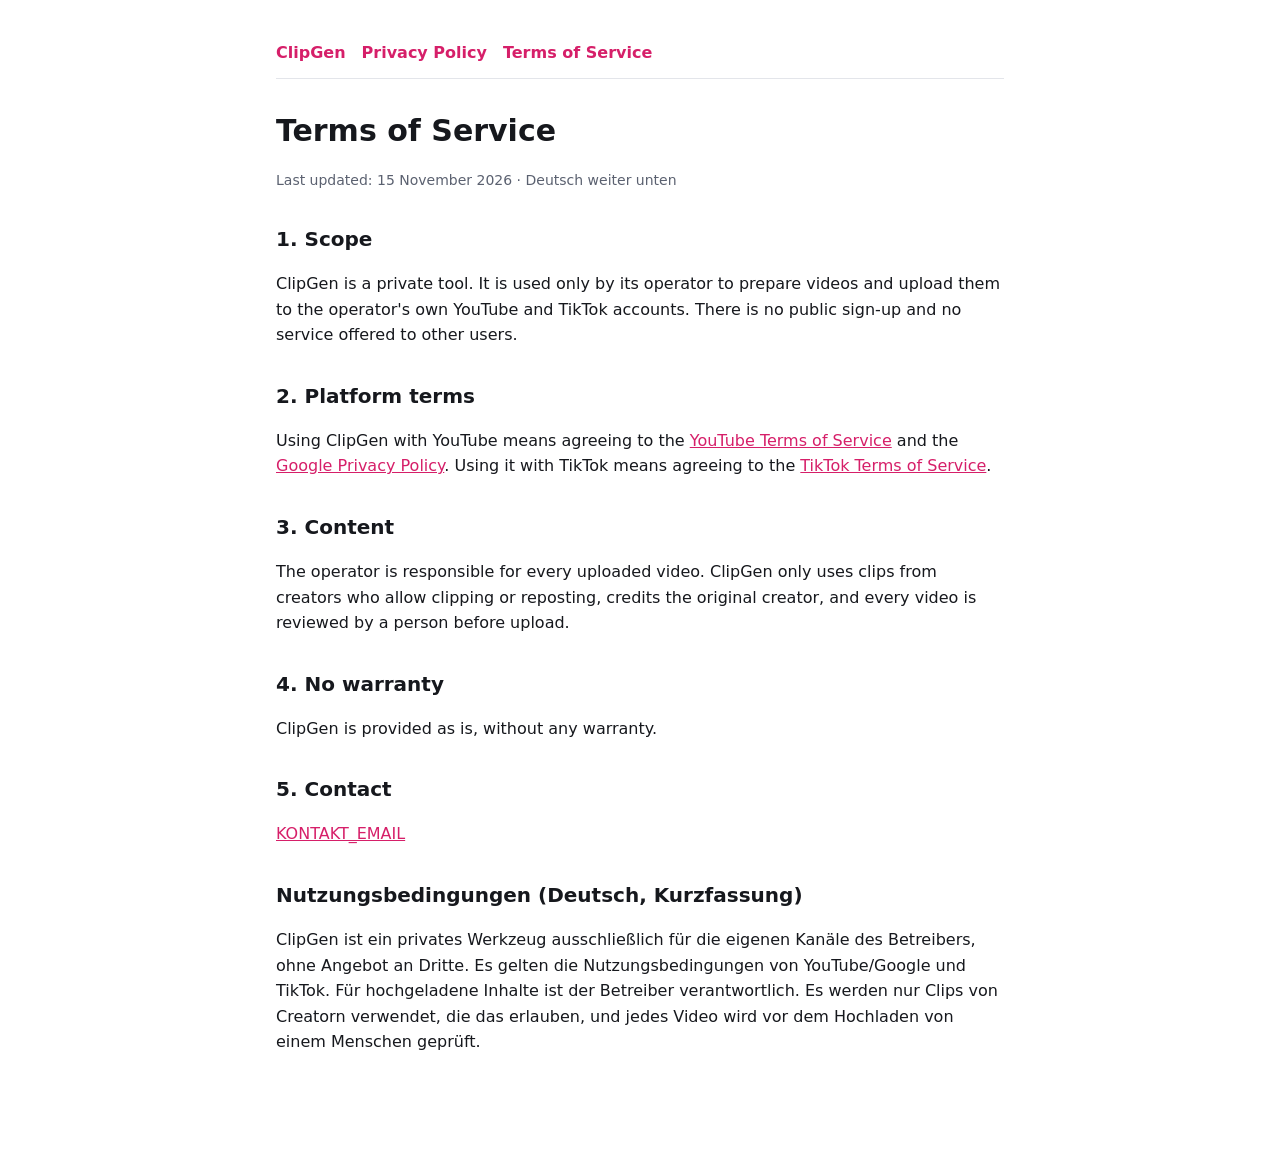
==== terms.html @ 2f38949d "Phase 1: Watchlist großer Streamer, Viral-Playbook, Bewertung mit Bildern + Audio; Upload-Apps - Aut" ====
<!doctype html>
<html lang="en">
<head>
<meta charset="utf-8">
<meta name="viewport" content="width=device-width, initial-scale=1">
<title>ClipGen Terms of Service</title>
<link rel="stylesheet" href="style.css">
</head>
<body>
<main>
  <nav><a href="index.html">ClipGen</a><a href="privacy.html">Privacy Policy</a><a href="terms.html">Terms of Service</a></nav>
  <h1>Terms of Service</h1>
  <p class="muted">Last updated: 15 November 2026 · Deutsch weiter unten</p>

  <h2>1. Scope</h2>
  <p>ClipGen is a private tool. It is used only by its operator to prepare videos and upload them to the operator's own
  YouTube and TikTok accounts. There is no public sign-up and no service offered to other users.</p>

  <h2>2. Platform terms</h2>
  <p>Using ClipGen with YouTube means agreeing to the <a href="https://www.youtube.com/t/terms">YouTube Terms of Service</a>
  and the <a href="https://policies.google.com/privacy">Google Privacy Policy</a>. Using it with TikTok means agreeing to the
  <a href="https://www.tiktok.com/legal/terms-of-service">TikTok Terms of Service</a>.</p>

  <h2>3. Content</h2>
  <p>The operator is responsible for every uploaded video. ClipGen only uses clips from creators who allow clipping or
  reposting, credits the original creator, and every video is reviewed by a person before upload.</p>

  <h2>4. No warranty</h2>
  <p>ClipGen is provided as is, without any warranty.</p>

  <h2>5. Contact</h2>
  <p><a href="mailto:KONTAKT_EMAIL">KONTAKT_EMAIL</a></p>

  <h2>Nutzungsbedingungen (Deutsch, Kurzfassung)</h2>
  <p>ClipGen ist ein privates Werkzeug ausschließlich für die eigenen Kanäle des Betreibers, ohne Angebot an Dritte.
  Es gelten die Nutzungsbedingungen von YouTube/Google und TikTok. Für hochgeladene Inhalte ist der Betreiber verantwortlich.
  Es werden nur Clips von Creatorn verwendet, die das erlauben, und jedes Video wird vor dem Hochladen von einem Menschen geprüft.</p>
</main>
</body>
</html>
---- style.css ----
:root{--bg:#ffffff;--text:#16181d;--muted:#5b6170;--line:#e3e5ea;--accent:#d61f69}
@media (prefers-color-scheme:dark){:root{--bg:#0b0d12;--text:#e9ecf3;--muted:#8a93a8;--line:#262c3d;--accent:#ff3d8b}}
*{box-sizing:border-box}
body{margin:0;background:var(--bg);color:var(--text);font:16px/1.6 "Segoe UI",system-ui,sans-serif}
main{max-width:760px;margin:0 auto;padding:40px 16px 80px}
h1{font-size:30px;margin:0 0 6px}h2{font-size:20px;margin:32px 0 8px}
a{color:var(--accent)}p,li{color:var(--text)}.muted{color:var(--muted);font-size:14px}
nav{display:flex;gap:16px;flex-wrap:wrap;border-bottom:1px solid var(--line);padding-bottom:12px;margin-bottom:28px}
nav a{text-decoration:none;font-weight:600}
code{background:rgba(127,127,127,.15);padding:1px 5px;border-radius:4px}
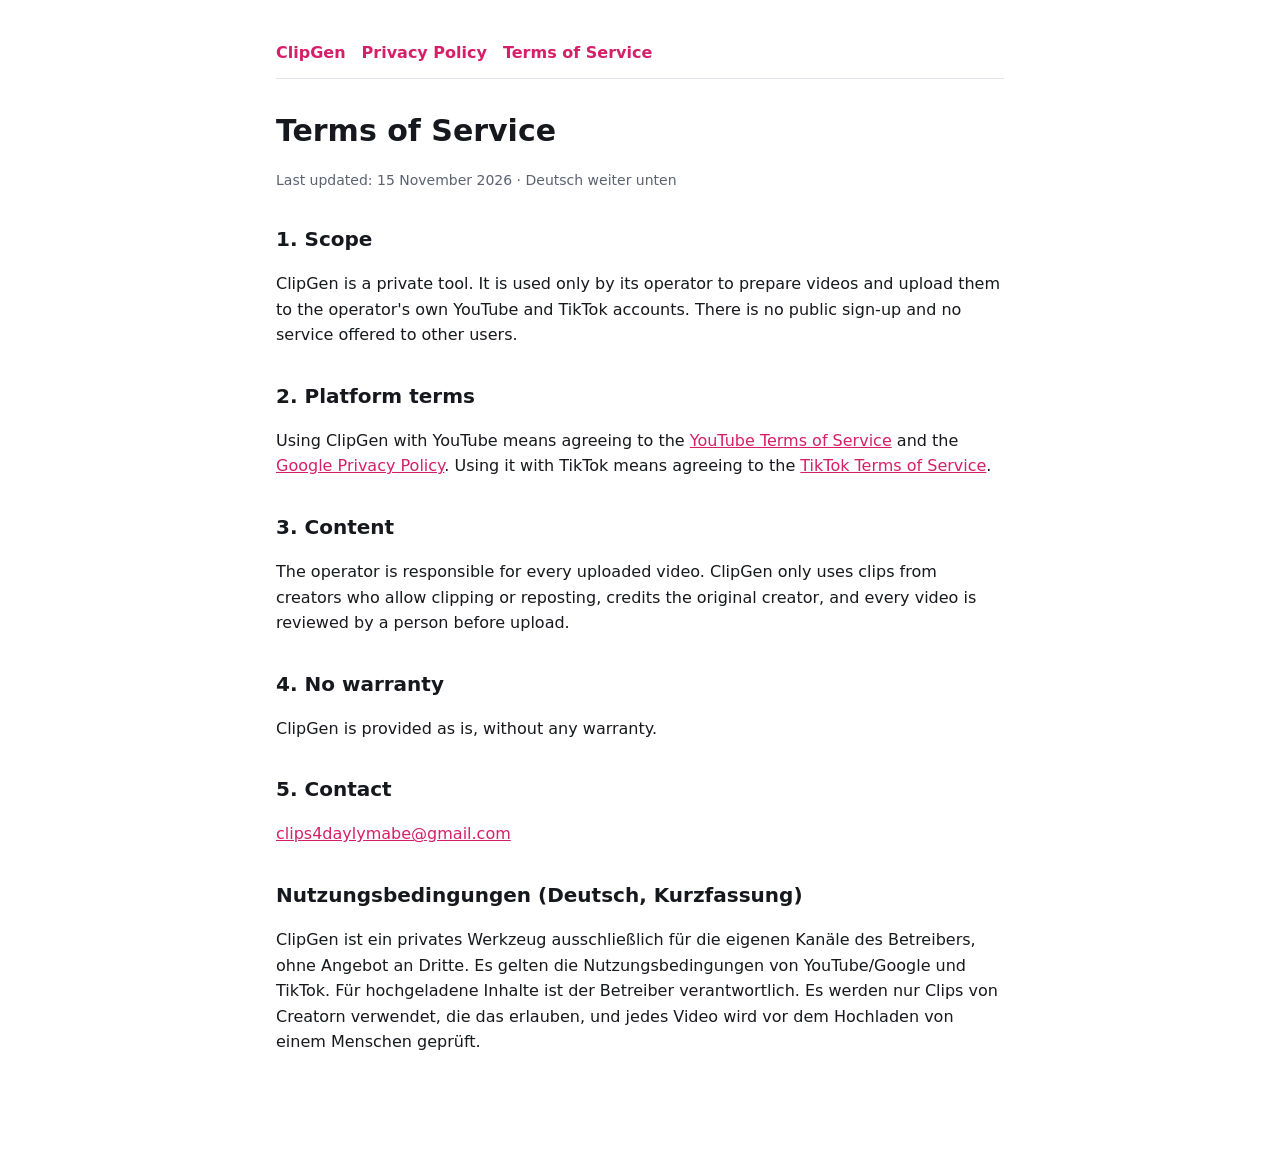
==== commit 5c2dc282: "Webcam-Erkennung für Hochkant-Overlays, Monetarisierungs-Check, Kontakt auf den Seiten - layout: Hoc" ====
--- a/terms.html
+++ b/terms.html
@@ -29,7 +29,7 @@
   <p>ClipGen is provided as is, without any warranty.</p>
 
   <h2>5. Contact</h2>
-  <p><a href="mailto:KONTAKT_EMAIL">KONTAKT_EMAIL</a></p>
+  <p><a href="mailto:clips4daylymabe@gmail.com">clips4daylymabe@gmail.com</a></p>
 
   <h2>Nutzungsbedingungen (Deutsch, Kurzfassung)</h2>
   <p>ClipGen ist ein privates Werkzeug ausschließlich für die eigenen Kanäle des Betreibers, ohne Angebot an Dritte.
